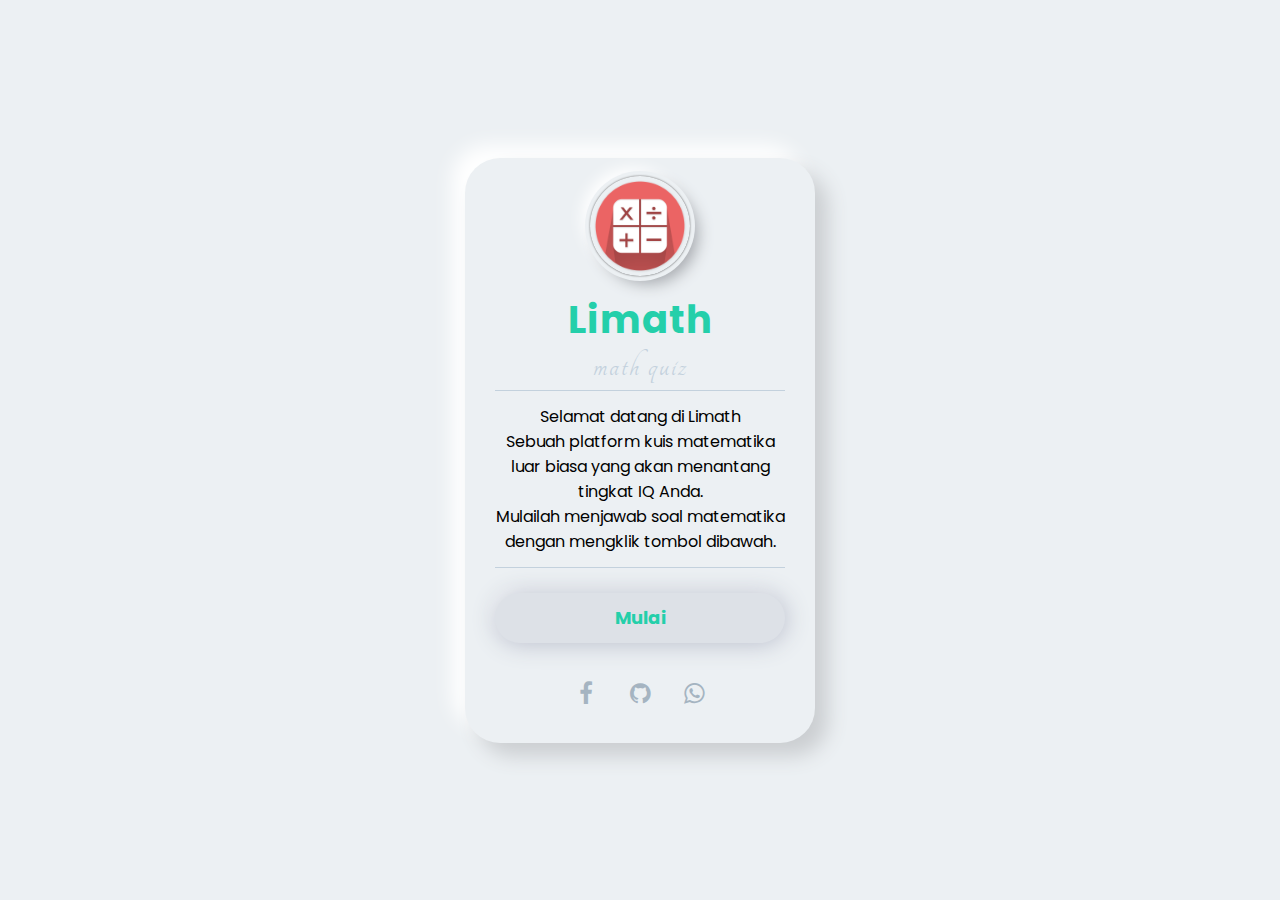
==== index.html @ 2aad6123 "initial commit" ====
<!DOCTYPE html>
<html>
<head>
	<meta charset="utf-8">
	<meta name="viewport" content="width=device-width, initial-scale=1.0">
	<meta name="description" content="Maker by [ Wafa Rifki Anafin ] and then Developed by [ Alief Ramadhan ]">

	<!-- Title -->
	<title>Limath</title>

	<!-- Icon Title -->
	<link rel="icon" href="asset/image/logo.png">

	<!-- Google Font -->
    <link href="https://fonts.googleapis.com/css2?family=Tangerine&display=swap" rel="stylesheet">

    <!-- Font Awesome -->
	<link href="https://stackpath.bootstrapcdn.com/font-awesome/4.7.0/css/font-awesome.min.css" rel="stylesheet" type="text/css">

    <!-- Cascading Style -->
    <link rel="stylesheet" type="text/css" href="asset/css/style.css">
</head>
<body>

    <!-- Home Page -->
	<div class="wrapper">
		<div class="logo"></div>
		<div class="title">Limath</div>
		<div class="sub-title">math quiz</div>
		<div class="text">
			Selamat datang di Limath
			<br>
			Sebuah platform kuis matematika luar biasa yang akan menantang tingkat IQ Anda.
			<br>
			Mulailah menjawab soal matematika dengan mengklik tombol dibawah.
		</div>
		<a href="question/qt-1.html"><button class="btn-to-qt">Mulai</button></a>

		<!-- My Sosmed -->
		<div class="social-media">
			<a href="https://www.facebook.com/heyy.liff.56"><i class="fa fa-facebook"></i></a>
			<a href="https://github.com/itsmelief"><i class="fa fa-github"></i></a>
			<a href="https://wa.me/6282113345886?text=Hi+Lief!"><i class="fa fa-whatsapp"></i></a>
		</div>
	</div>

</body>
</html>
---- asset/css/style.css ----
/* Google Font | Poppins */
@import url('https://fonts.googleapis.com/css2?family=Poppins:wght@200;300;400;500;600;700&display=swap');

* {
    margin: 0;
    padding: 0;
    box-sizing: border-box;
    font-family: 'Poppins', sans-serif;
}

html,body {
    height: 100%;
}

body {
    display: grid;
    place-items: center;
    background: #ecf0f3;
}

.wrapper {
    text-align: center;
    width: 350px;
    height: 585px;
    background: #ecf0f3;
    border-radius: 35px;
    padding: 40px 30px;
    box-shadow: 13px 13px 20px #cbced1,
        -13px -13px 20px #ffffff;
}

.wrapper .logo {
    background: url("../image/logo.png"); /* Logo by Pixabay.com */
    background-size: cover;
    width: 100px;
    height: 100px;
    border-radius: 50%;
    margin: -22px auto;
    margin-bottom: 15px;
    box-shadow: 
    /* Logo Shadow */
    0px 0px 2px #5f5f5f,
    /* Offset */
    0px 0px 0px 5px #ecf0f3,
    /* Bottom Right */
    8px 8px 15px #a7aaaf,
    /* Top Left */
    -8px -8px 15px #ffffff;
}

.wrapper .title {
    color: #24cfaa;
    font-size: 2.4em;
    font-weight: 700;
    letter-spacing: 1px;
}

.wrapper .sub-title {
    font-family: 'Tangerine', cursive;
    color: #c3d1dd;
    font-size: 2.1em;
    font-weight: 100;
    letter-spacing: 2px;
    padding-bottom: 5px;
    border-bottom: 1px solid #c3d1dd;
    margin-bottom: 13px;
}

.wrapper .text {
    border-bottom: 1px solid #c3d1dd;
    padding-bottom: 13px;
}

.btn-to-qt {
    margin: 25px 0;
    width: 100%;
    height: 50px;
    color: #24cfaa;
    font-size: 18px;
    font-weight: 700;
    background: #dde1e7;
    outline: none;
    border: none;
    cursor: pointer;
    border-radius: 25px;
    box-shadow: 1px 1px 25px #babecc,
                -5px -5px 10px #ffffff73;
    animation: animate 1.5s infinite;
} @keyframes animate {
    0% {
        box-shadow: 0 0;
    }
}

.btn-to-qt:hover {
    animation: none;
    box-shadow: inset 1px 1px 5px #babecc,
                inset -5px -5px 10px #ecf0f373;
}

.social-media {
    text-align: center;
}

.social-media .fa {
    margin: 5px 5px 0;
    width: 40px;
    height: 40px;
    color: #a5b4c1;
    font-size: 1.5em;
    cursor: pointer;
    line-height: 40px;
    border-radius: 50%;
    transition: .5s;
}

.social-media .fa-facebook:hover {
    background: #3b5998;
    color: #d8e3e7;
    transform: translateY(-7px);
}
.social-media .fa-github:hover {
    background: #171515;
    color: #d8e3e7;
    transform: translateY(-7px);
}
.social-media .fa-whatsapp:hover {
    background: #25d366;
    color: #d8e3e7;
    transform: translateY(-7px);
}

/* Responsive for mobile */ 
@media screen and (max-width: 465px) {
    .wrapper {
        width: 315px;
        height: 465px;
    }
    .wrapper .logo {
        display: none;
    }
    .wrapper .title {
        margin: -22px 0 0;
        font-size: 2.2em;
    }
    .wrapper .sub-title {
        font-size: 2em;
    }
}
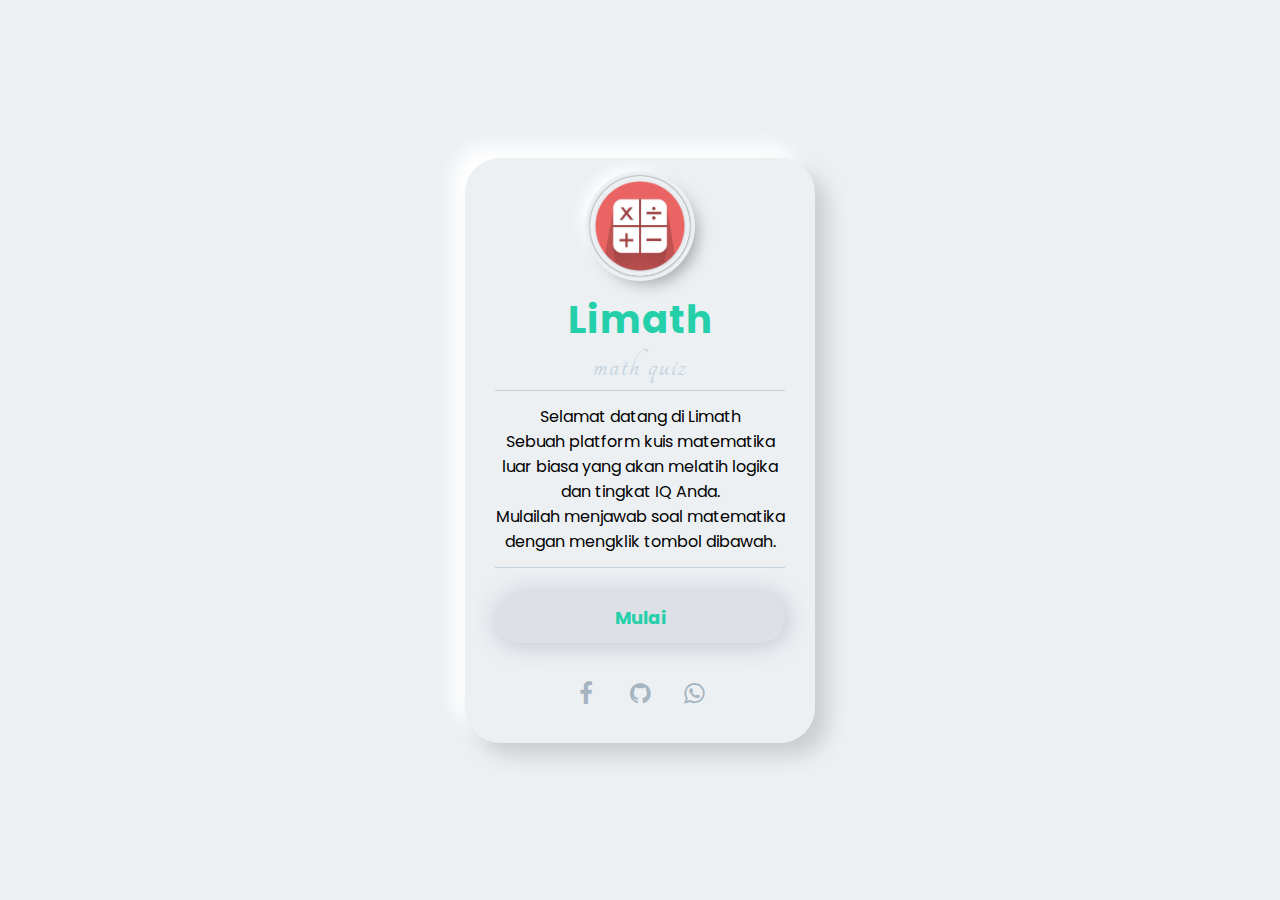
==== commit 94bc1cbd: "Update index.html" ====
--- a/index.html
+++ b/index.html
@@ -30,7 +30,7 @@
 		<div class="text">
 			Selamat datang di Limath
 			<br>
-			Sebuah platform kuis matematika luar biasa yang akan menantang tingkat IQ Anda.
+			Sebuah platform kuis matematika luar biasa yang akan melatih logika dan tingkat IQ Anda.
 			<br>
 			Mulailah menjawab soal matematika dengan mengklik tombol dibawah.
 		</div>
@@ -45,4 +45,4 @@
 	</div>
 
 </body>
-</html>+</html>
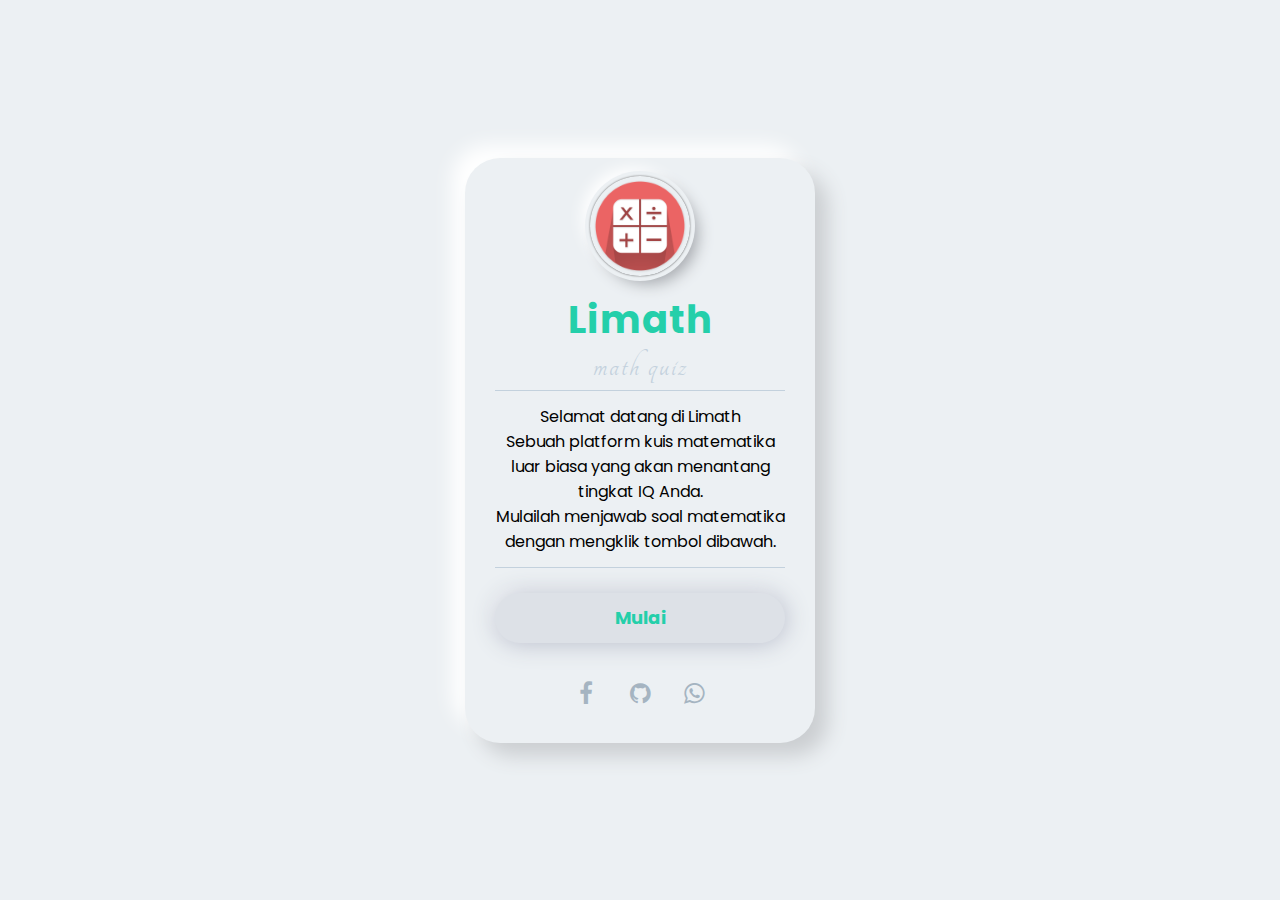
==== commit 443e2ec1: "Update index.html" ====
--- a/index.html
+++ b/index.html
@@ -30,7 +30,7 @@
 		<div class="text">
 			Selamat datang di Limath
 			<br>
-			Sebuah platform kuis matematika luar biasa yang akan melatih logika dan tingkat IQ Anda.
+			Sebuah platform kuis matematika luar biasa yang akan menantang tingkat IQ Anda.
 			<br>
 			Mulailah menjawab soal matematika dengan mengklik tombol dibawah.
 		</div>
--- a/asset/css/style.css
+++ b/asset/css/style.css
@@ -146,4 +146,7 @@
     .wrapper .sub-title {
         font-size: 2em;
     }
-}+    .social-media .fa {
+        margin: -10px 5px 0;
+    }
+}
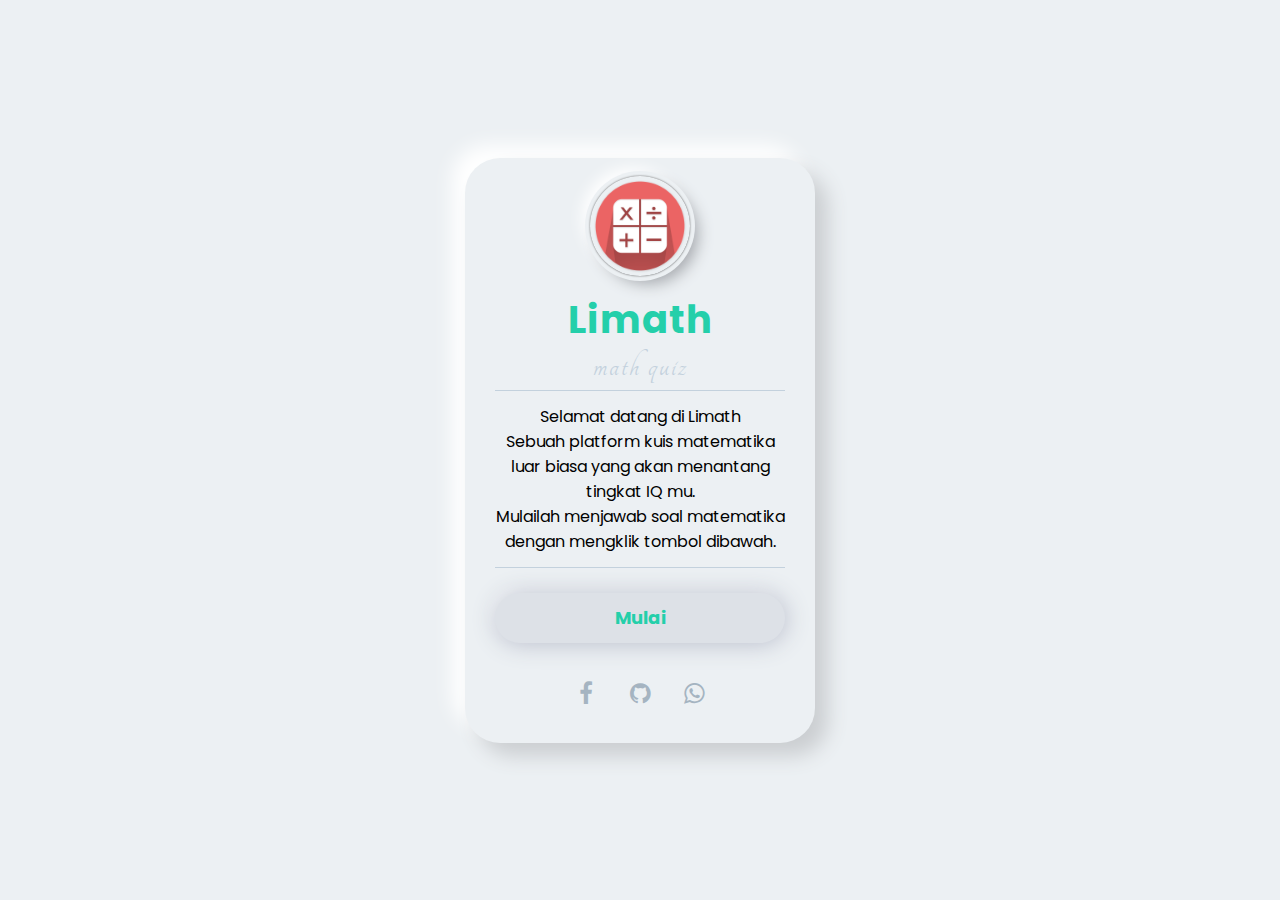
==== commit 2c670429: "Update index.html" ====
--- a/index.html
+++ b/index.html
@@ -30,7 +30,7 @@
 		<div class="text">
 			Selamat datang di Limath
 			<br>
-			Sebuah platform kuis matematika luar biasa yang akan menantang tingkat IQ Anda.
+			Sebuah platform kuis matematika luar biasa yang akan menantang tingkat IQ mu.
 			<br>
 			Mulailah menjawab soal matematika dengan mengklik tombol dibawah.
 		</div>
--- a/asset/css/style.css
+++ b/asset/css/style.css
@@ -146,7 +146,4 @@
     .wrapper .sub-title {
         font-size: 2em;
     }
-    .social-media .fa {
-        margin: -10px 5px 0;
-    }
 }
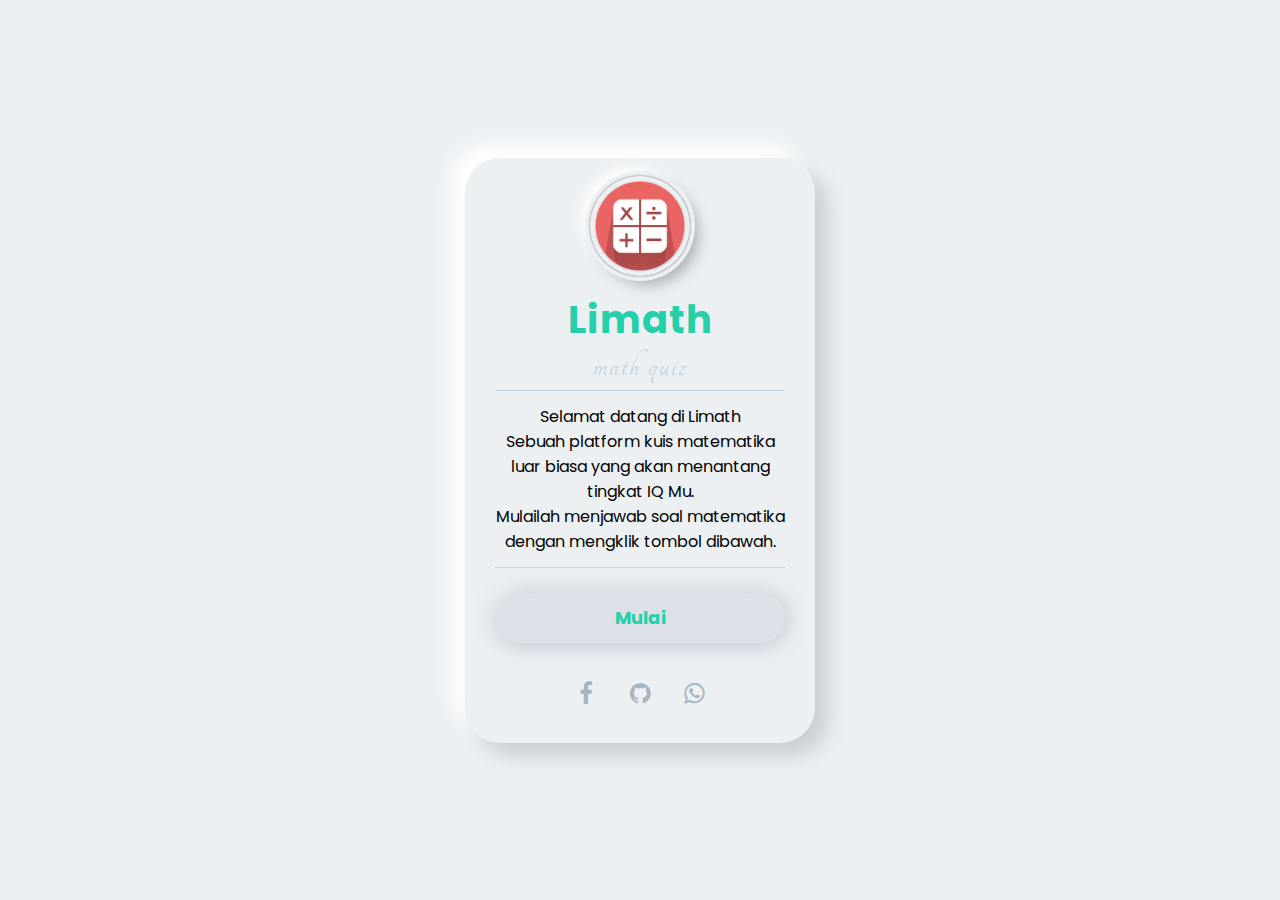
==== commit c89c8a1a: "Update index.html" ====
--- a/index.html
+++ b/index.html
@@ -30,7 +30,7 @@
 		<div class="text">
 			Selamat datang di Limath
 			<br>
-			Sebuah platform kuis matematika luar biasa yang akan menantang tingkat IQ mu.
+			Sebuah platform kuis matematika luar biasa yang akan menantang tingkat IQ Mu.
 			<br>
 			Mulailah menjawab soal matematika dengan mengklik tombol dibawah.
 		</div>
